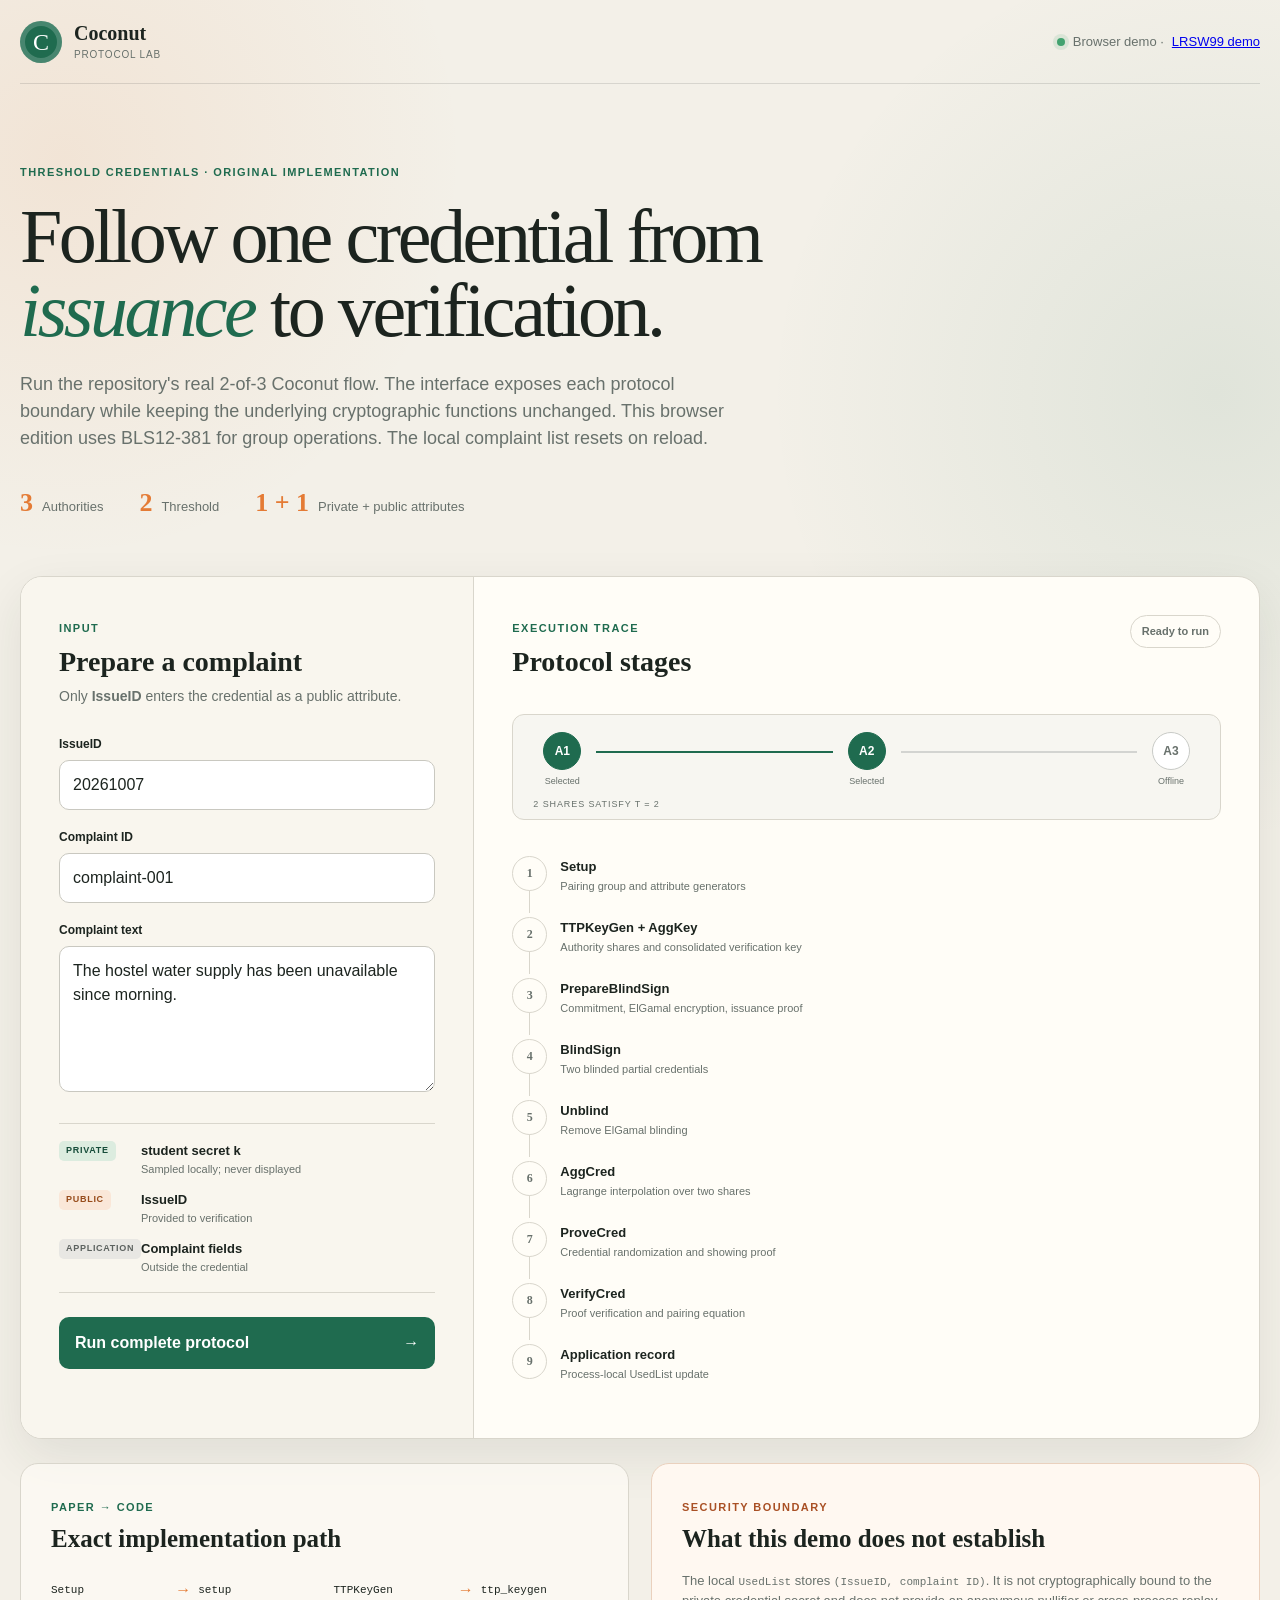
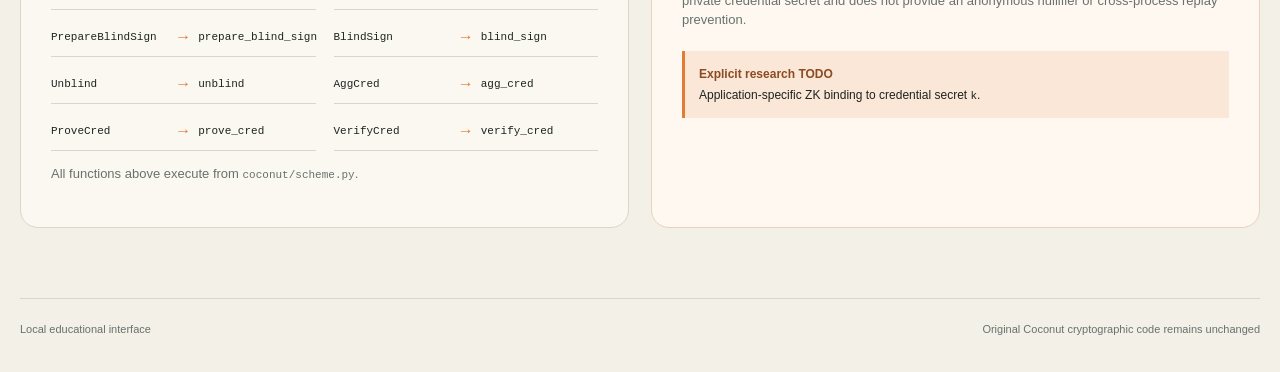
==== coconut/index.html @ b542b001 "Publish the Coconut Protocol Lab alongside LRSW99" ====
<!doctype html>
<html lang="en">
  <head>
    <meta charset="utf-8">
    <meta name="viewport" content="width=device-width, initial-scale=1">
    <meta name="description" content="Local educational interface for the original Coconut threshold credential implementation.">
    <title>Coconut Protocol Lab</title>
    <link rel="stylesheet" href="./styles.css">
  </head>
  <body>
    <div class="page-shell">
      <header class="site-header">
        <a class="brand" href="./" aria-label="Coconut Protocol Lab home">
          <span class="brand-mark" aria-hidden="true">C</span>
          <span>
            <strong>Coconut</strong>
            <small>Protocol Lab</small>
          </span>
        </a>
        <div class="header-meta">
          <span class="status-dot" aria-hidden="true"></span>
          Browser demo · <a href="../">LRSW99 demo</a>
        </div>
      </header>

      <main>
        <section class="hero">
          <div class="eyebrow">Threshold credentials · Original implementation</div>
          <h1>Follow one credential from <em>issuance</em> to verification.</h1>
          <p class="hero-copy">
            Run the repository's real 2-of-3 Coconut flow. The interface exposes
            each protocol boundary while keeping the underlying cryptographic
            functions unchanged. This browser edition uses BLS12-381 for group operations. The local complaint list resets on reload.
          </p>
          <div class="hero-facts" aria-label="Protocol configuration">
            <div><strong>3</strong><span>Authorities</span></div>
            <div><strong>2</strong><span>Threshold</span></div>
            <div><strong>1 + 1</strong><span>Private + public attributes</span></div>
          </div>
        </section>

        <section class="workspace" aria-label="Credential demonstration">
          <aside class="control-panel">
            <div class="section-heading">
              <span class="step-label">Input</span>
              <h2>Prepare a complaint</h2>
              <p>Only <strong>IssueID</strong> enters the credential as a public attribute.</p>
            </div>

            <form id="protocol-form" data-runtime="browser">
              <label for="issue-id">IssueID</label>
              <input id="issue-id" name="issue_id" type="number" min="1" max="9007199254740991" value="20261007" required>

              <label for="complaint-id">Complaint ID</label>
              <input id="complaint-id" name="complaint_id" type="text" maxlength="120" value="complaint-001" required>

              <label for="complaint-text">Complaint text</label>
              <textarea id="complaint-text" name="complaint_text" rows="5" maxlength="5000" required>The hostel water supply has been unavailable since morning.</textarea>

              <div class="attribute-map">
                <div>
                  <span class="attribute private">Private</span>
                  <strong>student secret k</strong>
                  <small>Sampled locally; never displayed</small>
                </div>
                <div>
                  <span class="attribute public">Public</span>
                  <strong>IssueID</strong>
                  <small>Provided to verification</small>
                </div>
                <div>
                  <span class="attribute app">Application</span>
                  <strong>Complaint fields</strong>
                  <small>Outside the credential</small>
                </div>
              </div>

              <button id="run-button" type="submit">
                <span>Run complete protocol</span>
                <span aria-hidden="true">→</span>
              </button>
              <p id="form-message" class="form-message" role="status" aria-live="polite"></p>
            </form>
          </aside>

          <section class="protocol-panel">
            <div class="section-heading protocol-heading">
              <div>
                <span class="step-label">Execution trace</span>
                <h2>Protocol stages</h2>
              </div>
              <div id="run-summary" class="run-summary idle">Ready to run</div>
            </div>

            <div class="authority-strip" aria-label="Threshold authority selection">
              <div class="authority active"><span>A1</span><small>Selected</small></div>
              <div class="connector active" aria-hidden="true"></div>
              <div class="authority active"><span>A2</span><small>Selected</small></div>
              <div class="connector" aria-hidden="true"></div>
              <div class="authority"><span>A3</span><small>Offline</small></div>
              <div class="threshold-caption">2 shares satisfy t = 2</div>
            </div>

            <ol id="stage-list" class="stage-list">
              <li class="stage pending"><span class="stage-number">1</span><div><strong>Setup</strong><small>Pairing group and attribute generators</small></div></li>
              <li class="stage pending"><span class="stage-number">2</span><div><strong>TTPKeyGen + AggKey</strong><small>Authority shares and consolidated verification key</small></div></li>
              <li class="stage pending"><span class="stage-number">3</span><div><strong>PrepareBlindSign</strong><small>Commitment, ElGamal encryption, issuance proof</small></div></li>
              <li class="stage pending"><span class="stage-number">4</span><div><strong>BlindSign</strong><small>Two blinded partial credentials</small></div></li>
              <li class="stage pending"><span class="stage-number">5</span><div><strong>Unblind</strong><small>Remove ElGamal blinding</small></div></li>
              <li class="stage pending"><span class="stage-number">6</span><div><strong>AggCred</strong><small>Lagrange interpolation over two shares</small></div></li>
              <li class="stage pending"><span class="stage-number">7</span><div><strong>ProveCred</strong><small>Credential randomization and showing proof</small></div></li>
              <li class="stage pending"><span class="stage-number">8</span><div><strong>VerifyCred</strong><small>Proof verification and pairing equation</small></div></li>
              <li class="stage pending application-stage"><span class="stage-number">9</span><div><strong>Application record</strong><small>Process-local UsedList update</small></div></li>
            </ol>
          </section>
        </section>

        <section id="result-panel" class="result-panel" hidden>
          <div class="result-icon" aria-hidden="true">✓</div>
          <div>
            <span class="step-label">Result</span>
            <h2 id="result-title">Credential accepted</h2>
            <p id="result-copy"></p>
          </div>
          <dl class="result-metrics">
            <div><dt>Total run</dt><dd id="total-duration">—</dd></div>
            <div><dt>UsedList entries</dt><dd id="used-count">—</dd></div>
          </dl>
        </section>

        <section class="explanation-grid">
          <article class="explanation-card mapping-card">
            <span class="step-label">Paper → code</span>
            <h2>Exact implementation path</h2>
            <div class="mapping-list">
              <div><code>Setup</code><span>→</span><code>setup</code></div>
              <div><code>TTPKeyGen</code><span>→</span><code>ttp_keygen</code></div>
              <div><code>PrepareBlindSign</code><span>→</span><code>prepare_blind_sign</code></div>
              <div><code>BlindSign</code><span>→</span><code>blind_sign</code></div>
              <div><code>Unblind</code><span>→</span><code>unblind</code></div>
              <div><code>AggCred</code><span>→</span><code>agg_cred</code></div>
              <div><code>ProveCred</code><span>→</span><code>prove_cred</code></div>
              <div><code>VerifyCred</code><span>→</span><code>verify_cred</code></div>
            </div>
            <p>All functions above execute from <code>coconut/scheme.py</code>.</p>
          </article>

          <article class="explanation-card boundary-card">
            <span class="step-label warning">Security boundary</span>
            <h2>What this demo does not establish</h2>
            <p>
              The local <code>UsedList</code> stores <code>(IssueID, complaint ID)</code>.
              It is not cryptographically bound to the private credential secret and
              does not provide an anonymous nullifier or cross-process replay prevention.
            </p>
            <div class="boundary-note">
              <strong>Explicit research TODO</strong>
              Application-specific ZK binding to credential secret <code>k</code>.
            </div>
          </article>
        </section>
      </main>

      <footer>
        <span>Local educational interface</span>
        <span>Original Coconut cryptographic code remains unchanged</span>
      </footer>
    </div>
    <script src="./app.js" defer></script>
  </body>
</html>
---- coconut/styles.css ----
:root {
  --ink: #1c241f;
  --muted: #68716c;
  --paper: #f3f0e8;
  --surface: #fffdf7;
  --line: #d9d6cc;
  --green: #1f6b4f;
  --green-dark: #164c39;
  --green-soft: #dcecdf;
  --orange: #e47b35;
  --orange-soft: #fae7d8;
  --red: #a74332;
  --shadow: 0 18px 50px rgba(31, 47, 37, 0.09);
}

* { box-sizing: border-box; }

body {
  margin: 0;
  color: var(--ink);
  background:
    radial-gradient(circle at 5% 8%, rgba(228, 123, 53, 0.10), transparent 25rem),
    radial-gradient(circle at 95% 20%, rgba(31, 107, 79, 0.09), transparent 28rem),
    var(--paper);
  font-family: Inter, ui-sans-serif, -apple-system, BlinkMacSystemFont, "Segoe UI", sans-serif;
  line-height: 1.5;
}

button, input, textarea { font: inherit; }

.page-shell { width: min(1240px, calc(100% - 40px)); margin: 0 auto; }

.site-header {
  min-height: 84px;
  display: flex;
  align-items: center;
  justify-content: space-between;
  border-bottom: 1px solid rgba(28, 36, 31, 0.13);
}

.brand { display: flex; gap: 12px; align-items: center; color: inherit; text-decoration: none; }
.brand-mark {
  width: 42px; height: 42px; border-radius: 50%; display: grid; place-items: center;
  color: white; background: var(--green); font-family: Georgia, serif; font-size: 24px;
  box-shadow: inset 0 0 0 5px rgba(255,255,255,.18);
}
.brand strong, .brand small { display: block; line-height: 1.15; }
.brand strong { font-family: Georgia, serif; font-size: 20px; }
.brand small { color: var(--muted); letter-spacing: .08em; text-transform: uppercase; font-size: 10px; margin-top: 4px; }
.header-meta { color: var(--muted); font-size: 13px; display: flex; gap: 8px; align-items: center; }
.status-dot { width: 8px; height: 8px; border-radius: 50%; background: #42a26f; box-shadow: 0 0 0 4px rgba(66,162,111,.13); }

.hero { padding: 80px 0 58px; max-width: 920px; }
.eyebrow, .step-label { color: var(--green); font-size: 11px; font-weight: 800; letter-spacing: .13em; text-transform: uppercase; }
.hero h1 { font: 500 clamp(42px, 6vw, 76px)/.98 Georgia, serif; letter-spacing: -.045em; margin: 18px 0 24px; }
.hero h1 em { color: var(--green); font-weight: 500; }
.hero-copy { max-width: 720px; color: var(--muted); font-size: 18px; }
.hero-facts { display: flex; flex-wrap: wrap; gap: 36px; margin-top: 36px; }
.hero-facts div { display: flex; align-items: baseline; gap: 9px; }
.hero-facts strong { font: 600 26px Georgia, serif; color: var(--orange); }
.hero-facts span { color: var(--muted); font-size: 13px; }

.workspace {
  display: grid; grid-template-columns: minmax(300px, .78fr) minmax(480px, 1.35fr);
  border: 1px solid var(--line); border-radius: 22px; background: var(--surface); overflow: hidden;
  box-shadow: var(--shadow);
}
.control-panel, .protocol-panel { padding: 38px; }
.control-panel { background: #f9f6ee; border-right: 1px solid var(--line); }
.section-heading h2 { margin: 6px 0 7px; font: 600 28px/1.2 Georgia, serif; }
.section-heading p { color: var(--muted); font-size: 14px; margin: 0; }

form { margin-top: 28px; }
label { display: block; font-size: 12px; font-weight: 750; margin: 18px 0 7px; }
input, textarea {
  width: 100%; border: 1px solid #c9c8c0; border-radius: 10px; background: white;
  color: var(--ink); padding: 12px 13px; outline: none; transition: border-color .15s, box-shadow .15s;
}
textarea { resize: vertical; }
input:focus, textarea:focus { border-color: var(--green); box-shadow: 0 0 0 3px rgba(31,107,79,.12); }

.attribute-map { border-top: 1px solid var(--line); border-bottom: 1px solid var(--line); margin: 24px 0; padding: 17px 0; display: grid; gap: 13px; }
.attribute-map > div { display: grid; grid-template-columns: 72px 1fr; column-gap: 10px; align-items: center; }
.attribute-map strong { font-size: 13px; }
.attribute-map small { grid-column: 2; color: var(--muted); font-size: 11px; }
.attribute { width: max-content; padding: 3px 7px; border-radius: 5px; font-size: 9px; font-weight: 850; letter-spacing: .08em; text-transform: uppercase; }
.attribute.private { background: var(--green-soft); color: var(--green-dark); }
.attribute.public { background: var(--orange-soft); color: #974c1b; }
.attribute.app { background: #e8e7e3; color: #5c625f; }

#run-button {
  width: 100%; border: 0; border-radius: 10px; background: var(--green); color: white;
  padding: 14px 16px; display: flex; align-items: center; justify-content: space-between;
  font-weight: 750; cursor: pointer; transition: background .15s, transform .15s;
}
#run-button:hover { background: var(--green-dark); transform: translateY(-1px); }
#run-button:disabled { opacity: .65; cursor: wait; transform: none; }
.form-message { min-height: 21px; margin: 10px 0 0; color: var(--red); font-size: 12px; }

.protocol-heading { display: flex; justify-content: space-between; gap: 20px; align-items: start; }
.run-summary { border: 1px solid var(--line); border-radius: 999px; padding: 7px 11px; font-size: 11px; font-weight: 750; white-space: nowrap; }
.run-summary.idle { color: var(--muted); }
.run-summary.running { color: #8c4b21; background: var(--orange-soft); border-color: #efc39f; }
.run-summary.complete { color: var(--green-dark); background: var(--green-soft); border-color: #b7d6c1; }

.authority-strip { position: relative; margin: 28px 0 25px; display: flex; align-items: center; background: #f7f6f1; border: 1px solid var(--line); padding: 17px 20px 30px; border-radius: 12px; }
.authority { text-align: center; flex: 0 0 58px; color: var(--muted); }
.authority span { margin: auto; width: 38px; height: 38px; border-radius: 50%; display: grid; place-items: center; border: 1px solid #c8cac6; font-size: 12px; font-weight: 800; background: white; }
.authority small { display: block; font-size: 9px; margin-top: 5px; }
.authority.active span { background: var(--green); border-color: var(--green); color: white; }
.connector { height: 2px; background: #d3d4d1; flex: 1; margin: 0 5px 17px; }
.connector.active { background: var(--green); }
.threshold-caption { position: absolute; bottom: 7px; left: 20px; font-size: 9px; text-transform: uppercase; letter-spacing: .1em; color: var(--muted); }

.stage-list { list-style: none; padding: 0; margin: 0; }
.stage {
  position: relative; display: grid; grid-template-columns: 36px 1fr auto; gap: 12px; align-items: start;
  padding: 11px 0;
}
.stage:not(:last-child)::after { content: ""; position: absolute; left: 17px; top: 43px; bottom: -7px; width: 1px; background: var(--line); }
.stage-number { width: 35px; height: 35px; border-radius: 50%; border: 1px solid var(--line); display: grid; place-items: center; background: var(--surface); color: var(--muted); font: 600 12px Georgia, serif; z-index: 1; }
.stage strong, .stage small { display: block; }
.stage strong { font-size: 13px; margin-top: 1px; }
.stage small { color: var(--muted); font-size: 11px; margin-top: 2px; }
.stage code { font-size: 10px; color: var(--green); }
.stage-time { color: var(--muted); font-size: 10px; font-variant-numeric: tabular-nums; padding-top: 5px; }
.stage.complete .stage-number { background: var(--green-soft); border-color: #a9cfb6; color: var(--green-dark); }
.stage.application-stage.complete .stage-number { background: var(--orange-soft); border-color: #efc39f; color: #8c4b21; }
.stage.running { animation: pulse .9s ease-in-out infinite alternate; }
@keyframes pulse { to { opacity: .52; } }

.result-panel { margin-top: 24px; background: var(--green-dark); color: white; border-radius: 18px; padding: 28px 32px; display: grid; grid-template-columns: 48px 1fr auto; gap: 18px; align-items: center; box-shadow: var(--shadow); }
.result-panel[hidden] { display: none; }
.result-icon { width: 46px; height: 46px; display: grid; place-items: center; background: rgba(255,255,255,.12); border: 1px solid rgba(255,255,255,.22); border-radius: 50%; font-size: 22px; }
.result-panel .step-label { color: #a8d5b7; }
.result-panel h2 { margin: 4px 0 4px; font: 600 27px Georgia, serif; }
.result-panel p { margin: 0; color: #c9ddd0; font-size: 13px; }
.result-metrics { display: flex; gap: 26px; margin: 0; }
.result-metrics div { padding-left: 20px; border-left: 1px solid rgba(255,255,255,.2); }
.result-metrics dt { color: #a8c5b2; font-size: 10px; text-transform: uppercase; letter-spacing: .08em; }
.result-metrics dd { margin: 5px 0 0; font: 600 21px Georgia, serif; }

.explanation-grid { display: grid; grid-template-columns: 1fr 1fr; gap: 22px; margin: 24px 0 70px; }
.explanation-card { border: 1px solid var(--line); background: rgba(255,253,247,.7); border-radius: 18px; padding: 30px; }
.explanation-card h2 { margin: 7px 0 18px; font: 600 25px Georgia, serif; }
.explanation-card > p { color: var(--muted); font-size: 13px; }
.mapping-list { display: grid; grid-template-columns: 1fr 1fr; gap: 8px 18px; }
.mapping-list div { display: grid; grid-template-columns: minmax(80px, 1fr) auto minmax(70px, 1fr); gap: 7px; padding: 7px 0; border-bottom: 1px solid var(--line); align-items: center; }
code { font-family: "SFMono-Regular", Consolas, monospace; font-size: 11px; }
.mapping-list span { color: var(--orange); }
.step-label.warning { color: #a95025; }
.boundary-card { background: #fff8f1; border-color: #ead1be; }
.boundary-note { margin-top: 21px; padding: 14px; border-left: 3px solid var(--orange); background: var(--orange-soft); font-size: 12px; }
.boundary-note strong { display: block; color: #8c4b21; margin-bottom: 3px; }

footer { display: flex; justify-content: space-between; gap: 20px; border-top: 1px solid rgba(28,36,31,.13); padding: 22px 0 35px; color: var(--muted); font-size: 11px; }

@media (max-width: 900px) {
  .workspace, .explanation-grid { grid-template-columns: 1fr; }
  .control-panel { border-right: 0; border-bottom: 1px solid var(--line); }
  .result-panel { grid-template-columns: 48px 1fr; }
  .result-metrics { grid-column: 2; }
}

@media (max-width: 620px) {
  .page-shell { width: min(100% - 24px, 1240px); }
  .header-meta { display: none; }
  .hero { padding: 54px 0 40px; }
  .hero h1 { font-size: 44px; }
  .control-panel, .protocol-panel { padding: 25px 20px; }
  .protocol-heading { display: block; }
  .run-summary { display: inline-block; margin-top: 8px; }
  .mapping-list { grid-template-columns: 1fr; }
  .result-panel { padding: 24px 20px; }
  .result-metrics { gap: 14px; flex-wrap: wrap; }
  footer { display: block; }
  footer span { display: block; margin: 5px 0; }
}

@media (prefers-reduced-motion: reduce) {
  *, *::before, *::after { animation-duration: .01ms !important; transition-duration: .01ms !important; }
}
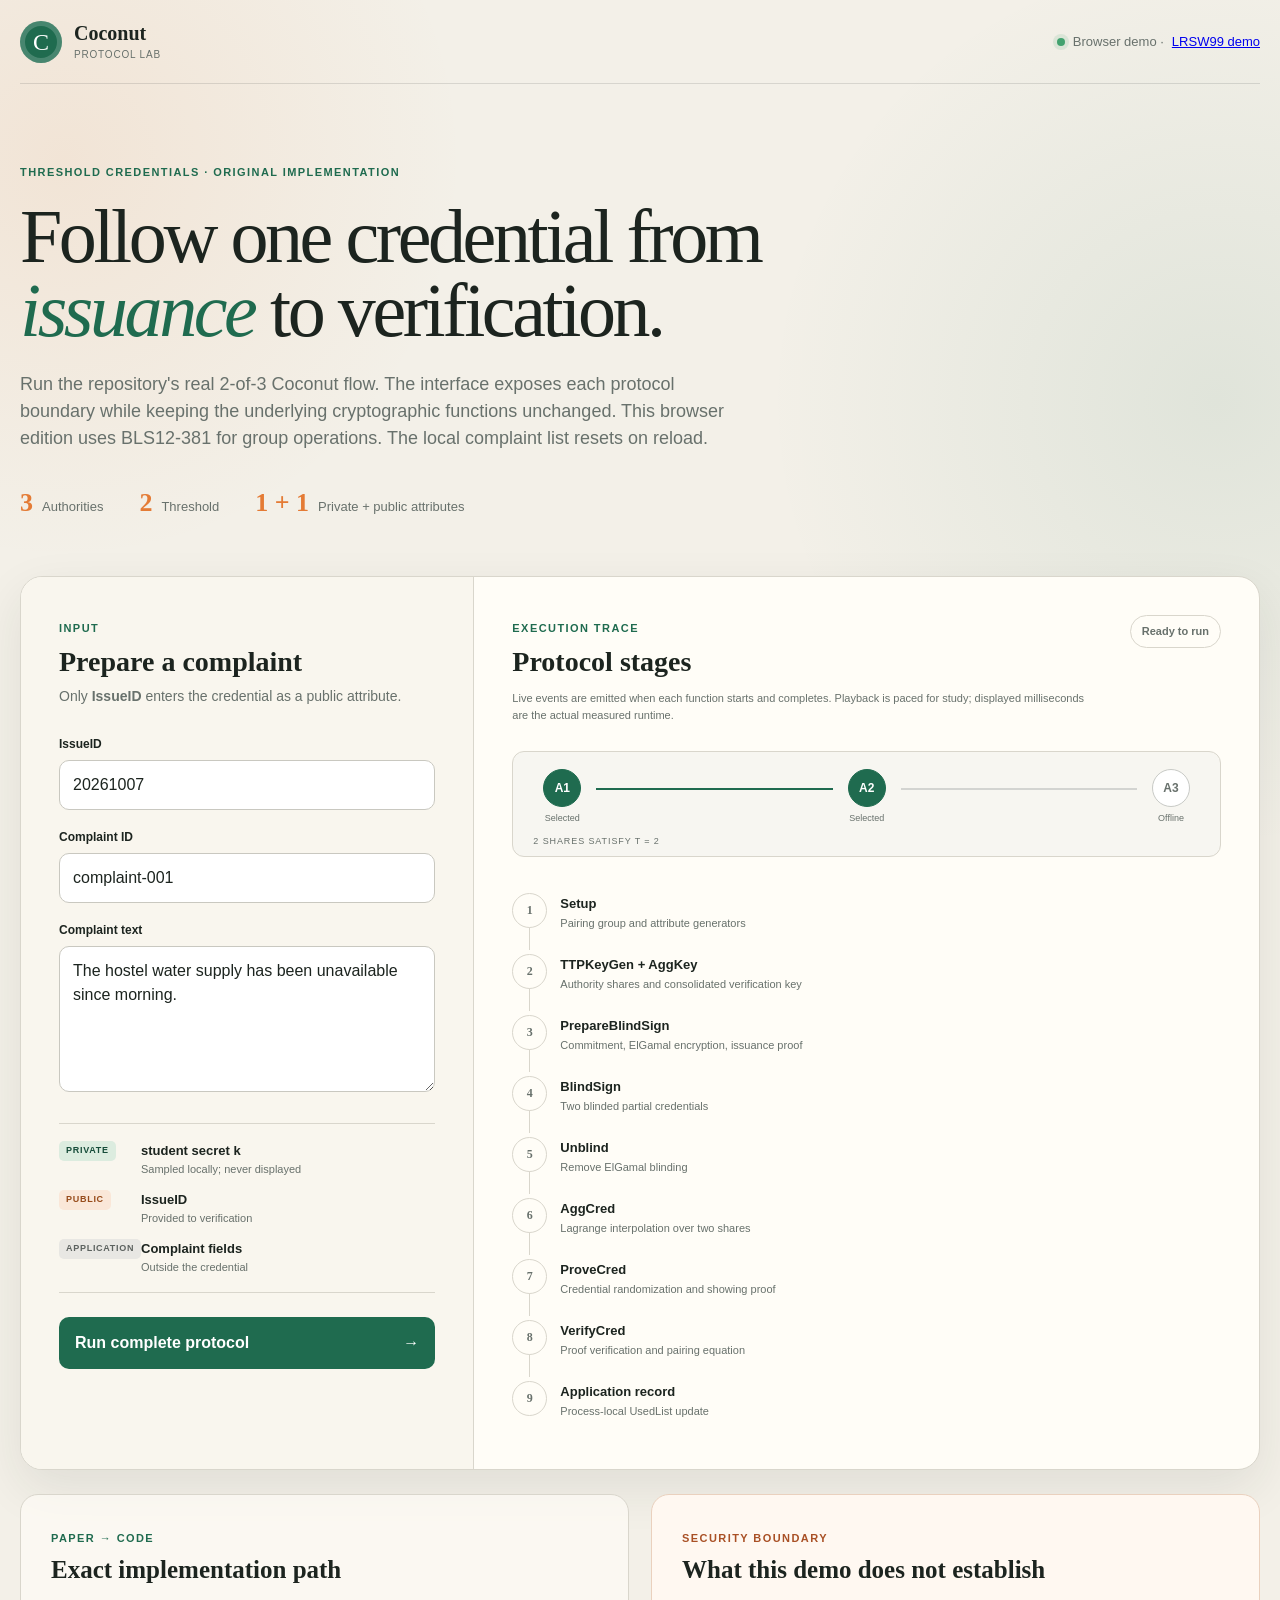
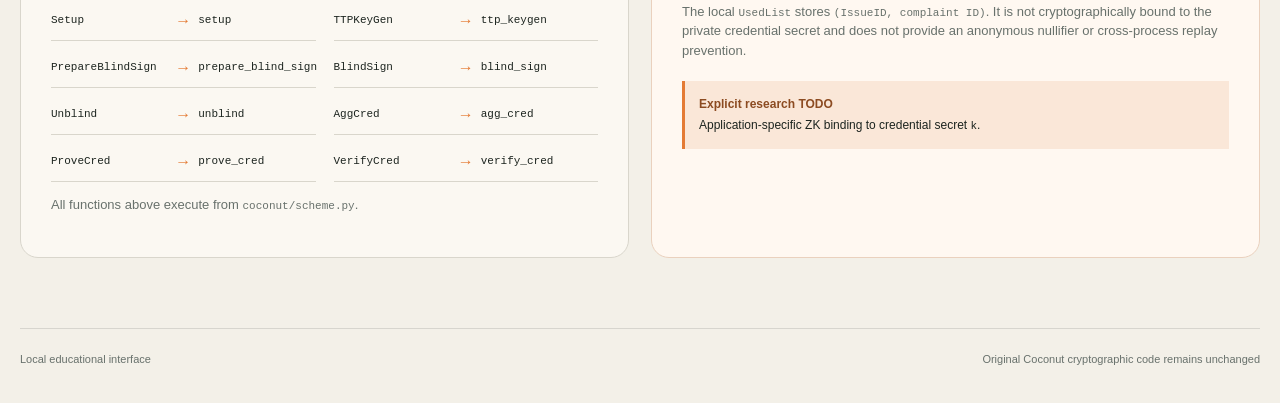
==== commit 8ddea8ca: "Deploy streamed Coconut protocol demo" ====
--- a/coconut/index.html
+++ b/coconut/index.html
@@ -91,6 +91,10 @@
               </div>
               <div id="run-summary" class="run-summary idle">Ready to run</div>
             </div>
+            <p class="trace-note">
+              Live events are emitted when each function starts and completes.
+              Playback is paced for study; displayed milliseconds are the actual measured runtime.
+            </p>
 
             <div class="authority-strip" aria-label="Threshold authority selection">
               <div class="authority active"><span>A1</span><small>Selected</small></div>
@@ -101,7 +105,7 @@
               <div class="threshold-caption">2 shares satisfy t = 2</div>
             </div>
 
-            <ol id="stage-list" class="stage-list">
+            <ol id="stage-list" class="stage-list" aria-live="polite">
               <li class="stage pending"><span class="stage-number">1</span><div><strong>Setup</strong><small>Pairing group and attribute generators</small></div></li>
               <li class="stage pending"><span class="stage-number">2</span><div><strong>TTPKeyGen + AggKey</strong><small>Authority shares and consolidated verification key</small></div></li>
               <li class="stage pending"><span class="stage-number">3</span><div><strong>PrepareBlindSign</strong><small>Commitment, ElGamal encryption, issuance proof</small></div></li>
--- a/coconut/styles.css
+++ b/coconut/styles.css
@@ -102,6 +102,7 @@
 .run-summary.idle { color: var(--muted); }
 .run-summary.running { color: #8c4b21; background: var(--orange-soft); border-color: #efc39f; }
 .run-summary.complete { color: var(--green-dark); background: var(--green-soft); border-color: #b7d6c1; }
+.trace-note { margin: 4px 0 20px; max-width: 590px; color: var(--muted); font-size: 11px; }
 
 .authority-strip { position: relative; margin: 28px 0 25px; display: flex; align-items: center; background: #f7f6f1; border: 1px solid var(--line); padding: 17px 20px 30px; border-radius: 12px; }
 .authority { text-align: center; flex: 0 0 58px; color: var(--muted); }
@@ -123,11 +124,14 @@
 .stage strong { font-size: 13px; margin-top: 1px; }
 .stage small { color: var(--muted); font-size: 11px; margin-top: 2px; }
 .stage code { font-size: 10px; color: var(--green); }
+.stage-actor { display: inline-block; margin: 4px 7px 3px 0; padding: 2px 6px; border-radius: 999px; background: #e8e7e3; color: #555e59; font-size: 9px; font-weight: 800; letter-spacing: .04em; text-transform: uppercase; }
 .stage-time { color: var(--muted); font-size: 10px; font-variant-numeric: tabular-nums; padding-top: 5px; }
 .stage.complete .stage-number { background: var(--green-soft); border-color: #a9cfb6; color: var(--green-dark); }
 .stage.application-stage.complete .stage-number { background: var(--orange-soft); border-color: #efc39f; color: #8c4b21; }
-.stage.running { animation: pulse .9s ease-in-out infinite alternate; }
-@keyframes pulse { to { opacity: .52; } }
+.stage.running { margin: 2px -10px; padding: 11px 10px; border-radius: 10px; background: #f5eee2; box-shadow: inset 3px 0 0 var(--orange); }
+.stage.running .stage-number { border-color: var(--orange); color: #9b4e1f; animation: pulse .7s ease-in-out infinite alternate; }
+.stage.running .stage-actor { background: var(--orange-soft); color: #8c4b21; }
+@keyframes pulse { to { transform: scale(.9); opacity: .62; } }
 
 .result-panel { margin-top: 24px; background: var(--green-dark); color: white; border-radius: 18px; padding: 28px 32px; display: grid; grid-template-columns: 48px 1fr auto; gap: 18px; align-items: center; box-shadow: var(--shadow); }
 .result-panel[hidden] { display: none; }
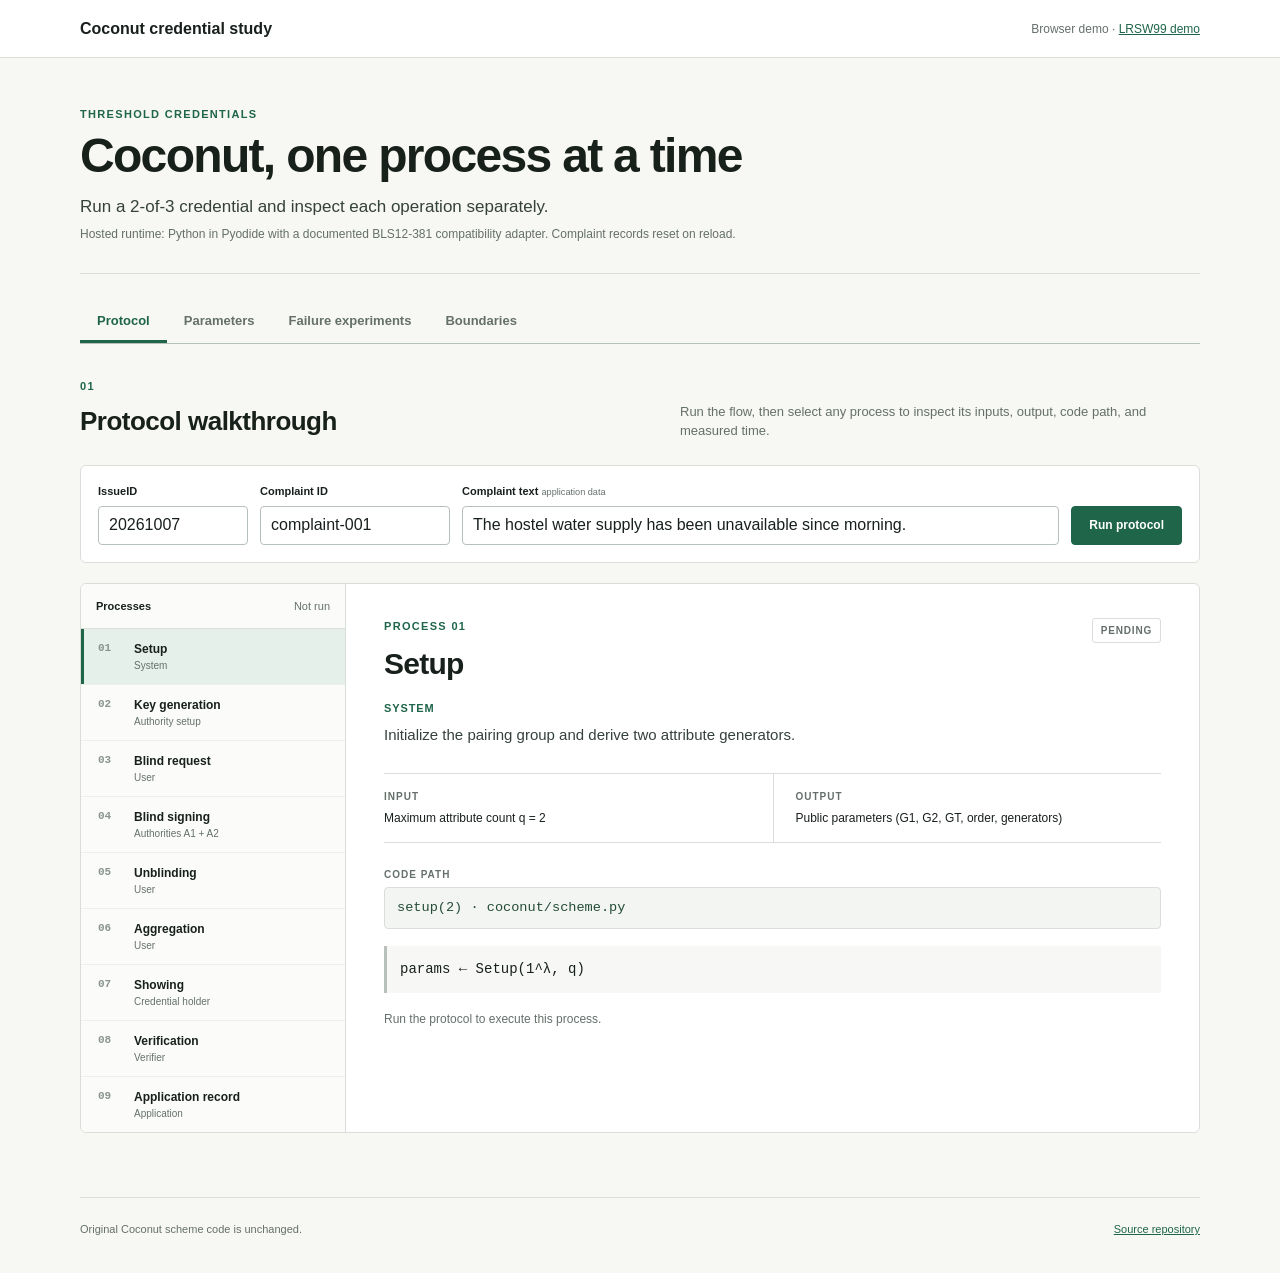
==== commit d72519c9: "Deploy process-oriented Coconut study interface" ====
--- a/coconut/index.html
+++ b/coconut/index.html
@@ -3,173 +3,185 @@
   <head>
     <meta charset="utf-8">
     <meta name="viewport" content="width=device-width, initial-scale=1">
-    <meta name="description" content="Local educational interface for the original Coconut threshold credential implementation.">
-    <title>Coconut Protocol Lab</title>
+    <meta name="description" content="Study the protocol stages, parameters, and failure cases in Coconut threshold credentials.">
+    <title>Coconut credential study</title>
     <link rel="stylesheet" href="./styles.css">
   </head>
   <body>
-    <div class="page-shell">
-      <header class="site-header">
-        <a class="brand" href="./" aria-label="Coconut Protocol Lab home">
-          <span class="brand-mark" aria-hidden="true">C</span>
-          <span>
-            <strong>Coconut</strong>
-            <small>Protocol Lab</small>
-          </span>
-        </a>
-        <div class="header-meta">
-          <span class="status-dot" aria-hidden="true"></span>
-          Browser demo · <a href="../">LRSW99 demo</a>
+    <header class="site-header">
+      <a class="brand" href="./">Coconut credential study</a>
+      <span class="header-meta">Browser demo · <a href="../">LRSW99 demo</a></span>
+    </header>
+
+    <main class="page-shell">
+      <section class="intro">
+        <p class="kicker">Threshold credentials</p>
+        <h1>Coconut, one process at a time</h1>
+        <p class="intro-copy">
+          Run a 2-of-3 credential and inspect each operation separately.
+        </p>
+        <p id="runtime-note" class="runtime-note">
+          Hosted runtime: Python in Pyodide with a documented BLS12-381 compatibility adapter. Complaint records reset on reload.
+        </p>
+      </section>
+
+      <nav class="view-tabs" aria-label="Study sections">
+        <button class="view-tab active" type="button" data-view="protocol">Protocol</button>
+        <button class="view-tab" type="button" data-view="parameters">Parameters</button>
+        <button class="view-tab" type="button" data-view="attacks">Failure experiments</button>
+        <button class="view-tab" type="button" data-view="boundaries">Boundaries</button>
+      </nav>
+
+      <section id="view-protocol" class="view active" aria-labelledby="protocol-title">
+        <div class="section-title">
+          <div>
+            <p class="section-index">01</p>
+            <h2 id="protocol-title">Protocol walkthrough</h2>
+          </div>
+          <p>Run the flow, then select any process to inspect its inputs, output, code path, and measured time.</p>
         </div>
-      </header>
 
-      <main>
-        <section class="hero">
-          <div class="eyebrow">Threshold credentials · Original implementation</div>
-          <h1>Follow one credential from <em>issuance</em> to verification.</h1>
-          <p class="hero-copy">
-            Run the repository's real 2-of-3 Coconut flow. The interface exposes
-            each protocol boundary while keeping the underlying cryptographic
-            functions unchanged. This browser edition uses BLS12-381 for group operations. The local complaint list resets on reload.
-          </p>
-          <div class="hero-facts" aria-label="Protocol configuration">
-            <div><strong>3</strong><span>Authorities</span></div>
-            <div><strong>2</strong><span>Threshold</span></div>
-            <div><strong>1 + 1</strong><span>Private + public attributes</span></div>
-          </div>
-        </section>
+        <form id="protocol-form" data-runtime="browser" class="run-form">
+          <label>
+            <span>IssueID</span>
+            <input id="issue-id" name="issue_id" type="number" min="1" max="9007199254740991" value="20261007" required>
+          </label>
+          <label>
+            <span>Complaint ID</span>
+            <input id="complaint-id" name="complaint_id" type="text" maxlength="120" value="complaint-001" required>
+          </label>
+          <label class="complaint-field">
+            <span>Complaint text <small>application data</small></span>
+            <input id="complaint-text" name="complaint_text" type="text" maxlength="5000" value="The hostel water supply has been unavailable since morning." required>
+          </label>
+          <button id="run-button" type="submit">Run protocol</button>
+          <p id="form-message" class="form-message" role="status" aria-live="polite"></p>
+        </form>
 
-        <section class="workspace" aria-label="Credential demonstration">
-          <aside class="control-panel">
-            <div class="section-heading">
-              <span class="step-label">Input</span>
-              <h2>Prepare a complaint</h2>
-              <p>Only <strong>IssueID</strong> enters the credential as a public attribute.</p>
+        <div class="protocol-layout">
+          <aside class="process-nav" aria-label="Protocol processes">
+            <div class="process-nav-heading">
+              <strong>Processes</strong>
+              <span id="run-summary">Not run</span>
             </div>
-
-            <form id="protocol-form" data-runtime="browser">
-              <label for="issue-id">IssueID</label>
-              <input id="issue-id" name="issue_id" type="number" min="1" max="9007199254740991" value="20261007" required>
-
-              <label for="complaint-id">Complaint ID</label>
-              <input id="complaint-id" name="complaint_id" type="text" maxlength="120" value="complaint-001" required>
-
-              <label for="complaint-text">Complaint text</label>
-              <textarea id="complaint-text" name="complaint_text" rows="5" maxlength="5000" required>The hostel water supply has been unavailable since morning.</textarea>
-
-              <div class="attribute-map">
-                <div>
-                  <span class="attribute private">Private</span>
-                  <strong>student secret k</strong>
-                  <small>Sampled locally; never displayed</small>
-                </div>
-                <div>
-                  <span class="attribute public">Public</span>
-                  <strong>IssueID</strong>
-                  <small>Provided to verification</small>
-                </div>
-                <div>
-                  <span class="attribute app">Application</span>
-                  <strong>Complaint fields</strong>
-                  <small>Outside the credential</small>
-                </div>
-              </div>
-
-              <button id="run-button" type="submit">
-                <span>Run complete protocol</span>
-                <span aria-hidden="true">→</span>
-              </button>
-              <p id="form-message" class="form-message" role="status" aria-live="polite"></p>
-            </form>
+            <ol id="stage-list">
+              <li><button type="button" class="process-button selected" data-stage="1"><span>01</span><strong>Setup</strong><small>System</small></button></li>
+              <li><button type="button" class="process-button" data-stage="2"><span>02</span><strong>Key generation</strong><small>Authority setup</small></button></li>
+              <li><button type="button" class="process-button" data-stage="3"><span>03</span><strong>Blind request</strong><small>User</small></button></li>
+              <li><button type="button" class="process-button" data-stage="4"><span>04</span><strong>Blind signing</strong><small>Authorities A1 + A2</small></button></li>
+              <li><button type="button" class="process-button" data-stage="5"><span>05</span><strong>Unblinding</strong><small>User</small></button></li>
+              <li><button type="button" class="process-button" data-stage="6"><span>06</span><strong>Aggregation</strong><small>User</small></button></li>
+              <li><button type="button" class="process-button" data-stage="7"><span>07</span><strong>Showing</strong><small>Credential holder</small></button></li>
+              <li><button type="button" class="process-button" data-stage="8"><span>08</span><strong>Verification</strong><small>Verifier</small></button></li>
+              <li><button type="button" class="process-button application" data-stage="9"><span>09</span><strong>Application record</strong><small>Application</small></button></li>
+            </ol>
           </aside>
 
-          <section class="protocol-panel">
-            <div class="section-heading protocol-heading">
+          <article class="process-detail" aria-live="polite">
+            <div class="process-detail-header">
               <div>
-                <span class="step-label">Execution trace</span>
-                <h2>Protocol stages</h2>
+                <p id="process-number" class="section-index">Process 01</p>
+                <h3 id="process-title">Setup</h3>
               </div>
-              <div id="run-summary" class="run-summary idle">Ready to run</div>
+              <span id="process-status" class="process-status">Pending</span>
             </div>
-            <p class="trace-note">
-              Live events are emitted when each function starts and completes.
-              Playback is paced for study; displayed milliseconds are the actual measured runtime.
-            </p>
+            <p id="process-actor" class="process-actor">System</p>
+            <p id="process-description" class="process-description">Initialize the pairing group and derive two attribute generators.</p>
 
-            <div class="authority-strip" aria-label="Threshold authority selection">
-              <div class="authority active"><span>A1</span><small>Selected</small></div>
-              <div class="connector active" aria-hidden="true"></div>
-              <div class="authority active"><span>A2</span><small>Selected</small></div>
-              <div class="connector" aria-hidden="true"></div>
-              <div class="authority"><span>A3</span><small>Offline</small></div>
-              <div class="threshold-caption">2 shares satisfy t = 2</div>
+            <dl class="process-io">
+              <div><dt>Input</dt><dd id="process-input">Maximum attribute count q = 2</dd></div>
+              <div><dt>Output</dt><dd id="process-output">Public parameters (G1, G2, GT, order, generators)</dd></div>
+            </dl>
+
+            <div class="code-path">
+              <span>Code path</span>
+              <code id="process-code">setup(2) · coconut/scheme.py</code>
             </div>
+            <div id="process-equation" class="equation">params ← Setup(1<sup>λ</sup>, q)</div>
+            <p id="process-result" class="process-result">Run the protocol to execute this process.</p>
+          </article>
+        </div>
 
-            <ol id="stage-list" class="stage-list" aria-live="polite">
-              <li class="stage pending"><span class="stage-number">1</span><div><strong>Setup</strong><small>Pairing group and attribute generators</small></div></li>
-              <li class="stage pending"><span class="stage-number">2</span><div><strong>TTPKeyGen + AggKey</strong><small>Authority shares and consolidated verification key</small></div></li>
-              <li class="stage pending"><span class="stage-number">3</span><div><strong>PrepareBlindSign</strong><small>Commitment, ElGamal encryption, issuance proof</small></div></li>
-              <li class="stage pending"><span class="stage-number">4</span><div><strong>BlindSign</strong><small>Two blinded partial credentials</small></div></li>
-              <li class="stage pending"><span class="stage-number">5</span><div><strong>Unblind</strong><small>Remove ElGamal blinding</small></div></li>
-              <li class="stage pending"><span class="stage-number">6</span><div><strong>AggCred</strong><small>Lagrange interpolation over two shares</small></div></li>
-              <li class="stage pending"><span class="stage-number">7</span><div><strong>ProveCred</strong><small>Credential randomization and showing proof</small></div></li>
-              <li class="stage pending"><span class="stage-number">8</span><div><strong>VerifyCred</strong><small>Proof verification and pairing equation</small></div></li>
-              <li class="stage pending application-stage"><span class="stage-number">9</span><div><strong>Application record</strong><small>Process-local UsedList update</small></div></li>
-            </ol>
-          </section>
-        </section>
-
-        <section id="result-panel" class="result-panel" hidden>
-          <div class="result-icon" aria-hidden="true">✓</div>
+        <section id="result-panel" class="run-result" hidden>
           <div>
-            <span class="step-label">Result</span>
-            <h2 id="result-title">Credential accepted</h2>
+            <p class="section-index">Result</p>
+            <h3 id="result-title">Credential accepted</h3>
             <p id="result-copy"></p>
           </div>
-          <dl class="result-metrics">
-            <div><dt>Total run</dt><dd id="total-duration">—</dd></div>
+          <dl>
+            <div><dt>Cryptographic runtime</dt><dd id="total-duration">—</dd></div>
             <div><dt>UsedList entries</dt><dd id="used-count">—</dd></div>
           </dl>
         </section>
+      </section>
 
-        <section class="explanation-grid">
-          <article class="explanation-card mapping-card">
-            <span class="step-label">Paper → code</span>
-            <h2>Exact implementation path</h2>
-            <div class="mapping-list">
-              <div><code>Setup</code><span>→</span><code>setup</code></div>
-              <div><code>TTPKeyGen</code><span>→</span><code>ttp_keygen</code></div>
-              <div><code>PrepareBlindSign</code><span>→</span><code>prepare_blind_sign</code></div>
-              <div><code>BlindSign</code><span>→</span><code>blind_sign</code></div>
-              <div><code>Unblind</code><span>→</span><code>unblind</code></div>
-              <div><code>AggCred</code><span>→</span><code>agg_cred</code></div>
-              <div><code>ProveCred</code><span>→</span><code>prove_cred</code></div>
-              <div><code>VerifyCred</code><span>→</span><code>verify_cred</code></div>
-            </div>
-            <p>All functions above execute from <code>coconut/scheme.py</code>.</p>
+      <section id="view-parameters" class="view" aria-labelledby="parameters-title" hidden>
+        <div class="section-title">
+          <div>
+            <p class="section-index">02</p>
+            <h2 id="parameters-title">Parameters</h2>
+          </div>
+          <p>Public setup values and application configuration. Secret scalars are not exported.</p>
+        </div>
+        <p id="parameter-status" class="loading-line">Open this section to load the runtime parameters.</p>
+        <div id="parameter-grid" class="parameter-grid"></div>
+        <div class="plain-note">
+          Generator fingerprints are shortened SHA-256 digests of their encodings. They identify the values used in this run without displaying secret material.
+        </div>
+      </section>
+
+      <section id="view-attacks" class="view" aria-labelledby="attacks-title" hidden>
+        <div class="section-title">
+          <div>
+            <p class="section-index">03</p>
+            <h2 id="attacks-title">Failure experiments</h2>
+          </div>
+          <p>Apply one controlled mutation and observe the original verifier. Each experiment creates a fresh valid credential first.</p>
+        </div>
+        <div class="attack-layout">
+          <div id="attack-list" class="attack-list"><p class="loading-line">Loading experiments…</p></div>
+          <article id="attack-result" class="attack-result">
+            <p class="section-index">Experiment result</p>
+            <h3>Select an experiment</h3>
+            <p>The result will show the assumption, mutation, expected outcome, and observed verifier behavior.</p>
           </article>
+        </div>
+      </section>
 
-          <article class="explanation-card boundary-card">
-            <span class="step-label warning">Security boundary</span>
-            <h2>What this demo does not establish</h2>
-            <p>
-              The local <code>UsedList</code> stores <code>(IssueID, complaint ID)</code>.
-              It is not cryptographically bound to the private credential secret and
-              does not provide an anonymous nullifier or cross-process replay prevention.
-            </p>
-            <div class="boundary-note">
-              <strong>Explicit research TODO</strong>
-              Application-specific ZK binding to credential secret <code>k</code>.
-            </div>
-          </article>
-        </section>
-      </main>
+      <section id="view-boundaries" class="view" aria-labelledby="boundaries-title" hidden>
+        <div class="section-title">
+          <div>
+            <p class="section-index">04</p>
+            <h2 id="boundaries-title">Implementation boundaries</h2>
+          </div>
+          <p>Claims are limited to the code paths and experiments shown here.</p>
+        </div>
+        <div class="boundary-list">
+          <section>
+            <h3>UsedList</h3>
+            <p>The local record uses <code>(IssueID, complaint ID)</code>. It is not bound to private <code>k</code> and is not an anonymous nullifier.</p>
+          </section>
+          <section>
+            <h3>Proof failure behavior</h3>
+            <p>The original implementation sometimes raises <code>AssertionError</code> for invalid proofs instead of returning <code>False</code>.</p>
+          </section>
+          <section>
+            <h3>Threshold edge case</h3>
+            <p>The original one-share interpolation path raises <code>AttributeError</code>. The implementation is preserved and the experiment reports this behavior.</p>
+          </section>
+          <section>
+            <h3>Hosted runtime</h3>
+            <p>The GitHub Pages build runs the Python protocol in Pyodide with a documented BLS12-381 compatibility adapter. The Docker build remains the original petlib/bplib reproduction.</p>
+          </section>
+        </div>
+      </section>
+    </main>
 
-      <footer>
-        <span>Local educational interface</span>
-        <span>Original Coconut cryptographic code remains unchanged</span>
-      </footer>
-    </div>
+    <footer class="site-footer">
+      <span>Original Coconut scheme code is unchanged.</span>
+      <a href="https://github.com/Yesy01/thesis">Source repository</a>
+    </footer>
+
     <script src="./app.js" defer></script>
   </body>
 </html>
--- a/coconut/styles.css
+++ b/coconut/styles.css
@@ -1,186 +1,273 @@
 :root {
-  --ink: #1c241f;
-  --muted: #68716c;
-  --paper: #f3f0e8;
-  --surface: #fffdf7;
-  --line: #d9d6cc;
-  --green: #1f6b4f;
-  --green-dark: #164c39;
-  --green-soft: #dcecdf;
-  --orange: #e47b35;
-  --orange-soft: #fae7d8;
-  --red: #a74332;
-  --shadow: 0 18px 50px rgba(31, 47, 37, 0.09);
+  --ink: #18201c;
+  --muted: #65706a;
+  --paper: #f7f7f3;
+  --surface: #ffffff;
+  --line: #d9ded9;
+  --line-dark: #b7c0ba;
+  --green: #1e654a;
+  --green-soft: #e6f0ea;
+  --amber: #91611f;
+  --amber-soft: #f6eddd;
+  --red: #9b3f35;
+  --red-soft: #f6e8e5;
+  --radius: 6px;
 }
 
 * { box-sizing: border-box; }
+
+html { scroll-behavior: smooth; }
 
 body {
   margin: 0;
   color: var(--ink);
-  background:
-    radial-gradient(circle at 5% 8%, rgba(228, 123, 53, 0.10), transparent 25rem),
-    radial-gradient(circle at 95% 20%, rgba(31, 107, 79, 0.09), transparent 28rem),
-    var(--paper);
-  font-family: Inter, ui-sans-serif, -apple-system, BlinkMacSystemFont, "Segoe UI", sans-serif;
+  background: var(--paper);
+  font-family: ui-sans-serif, -apple-system, BlinkMacSystemFont, "Segoe UI", sans-serif;
   line-height: 1.5;
 }
 
-button, input, textarea { font: inherit; }
-
-.page-shell { width: min(1240px, calc(100% - 40px)); margin: 0 auto; }
+button, input { font: inherit; }
+button { color: inherit; }
+a { color: var(--green); }
+code { font-family: "SFMono-Regular", Consolas, monospace; font-size: .85em; }
 
 .site-header {
-  min-height: 84px;
+  height: 58px;
+  padding: 0 max(22px, calc((100% - 1120px) / 2));
   display: flex;
   align-items: center;
   justify-content: space-between;
-  border-bottom: 1px solid rgba(28, 36, 31, 0.13);
-}
-
-.brand { display: flex; gap: 12px; align-items: center; color: inherit; text-decoration: none; }
-.brand-mark {
-  width: 42px; height: 42px; border-radius: 50%; display: grid; place-items: center;
-  color: white; background: var(--green); font-family: Georgia, serif; font-size: 24px;
-  box-shadow: inset 0 0 0 5px rgba(255,255,255,.18);
-}
-.brand strong, .brand small { display: block; line-height: 1.15; }
-.brand strong { font-family: Georgia, serif; font-size: 20px; }
-.brand small { color: var(--muted); letter-spacing: .08em; text-transform: uppercase; font-size: 10px; margin-top: 4px; }
-.header-meta { color: var(--muted); font-size: 13px; display: flex; gap: 8px; align-items: center; }
-.status-dot { width: 8px; height: 8px; border-radius: 50%; background: #42a26f; box-shadow: 0 0 0 4px rgba(66,162,111,.13); }
-
-.hero { padding: 80px 0 58px; max-width: 920px; }
-.eyebrow, .step-label { color: var(--green); font-size: 11px; font-weight: 800; letter-spacing: .13em; text-transform: uppercase; }
-.hero h1 { font: 500 clamp(42px, 6vw, 76px)/.98 Georgia, serif; letter-spacing: -.045em; margin: 18px 0 24px; }
-.hero h1 em { color: var(--green); font-weight: 500; }
-.hero-copy { max-width: 720px; color: var(--muted); font-size: 18px; }
-.hero-facts { display: flex; flex-wrap: wrap; gap: 36px; margin-top: 36px; }
-.hero-facts div { display: flex; align-items: baseline; gap: 9px; }
-.hero-facts strong { font: 600 26px Georgia, serif; color: var(--orange); }
-.hero-facts span { color: var(--muted); font-size: 13px; }
-
-.workspace {
-  display: grid; grid-template-columns: minmax(300px, .78fr) minmax(480px, 1.35fr);
-  border: 1px solid var(--line); border-radius: 22px; background: var(--surface); overflow: hidden;
-  box-shadow: var(--shadow);
-}
-.control-panel, .protocol-panel { padding: 38px; }
-.control-panel { background: #f9f6ee; border-right: 1px solid var(--line); }
-.section-heading h2 { margin: 6px 0 7px; font: 600 28px/1.2 Georgia, serif; }
-.section-heading p { color: var(--muted); font-size: 14px; margin: 0; }
-
-form { margin-top: 28px; }
-label { display: block; font-size: 12px; font-weight: 750; margin: 18px 0 7px; }
-input, textarea {
-  width: 100%; border: 1px solid #c9c8c0; border-radius: 10px; background: white;
-  color: var(--ink); padding: 12px 13px; outline: none; transition: border-color .15s, box-shadow .15s;
-}
-textarea { resize: vertical; }
-input:focus, textarea:focus { border-color: var(--green); box-shadow: 0 0 0 3px rgba(31,107,79,.12); }
-
-.attribute-map { border-top: 1px solid var(--line); border-bottom: 1px solid var(--line); margin: 24px 0; padding: 17px 0; display: grid; gap: 13px; }
-.attribute-map > div { display: grid; grid-template-columns: 72px 1fr; column-gap: 10px; align-items: center; }
-.attribute-map strong { font-size: 13px; }
-.attribute-map small { grid-column: 2; color: var(--muted); font-size: 11px; }
-.attribute { width: max-content; padding: 3px 7px; border-radius: 5px; font-size: 9px; font-weight: 850; letter-spacing: .08em; text-transform: uppercase; }
-.attribute.private { background: var(--green-soft); color: var(--green-dark); }
-.attribute.public { background: var(--orange-soft); color: #974c1b; }
-.attribute.app { background: #e8e7e3; color: #5c625f; }
-
+  background: var(--surface);
+  border-bottom: 1px solid var(--line);
+}
+
+.brand { color: var(--ink); text-decoration: none; font-weight: 700; }
+.header-meta { color: var(--muted); font-size: 12px; }
+.page-shell { width: min(1120px, calc(100% - 40px)); margin: 0 auto; }
+
+.intro { padding: 48px 0 30px; border-bottom: 1px solid var(--line); }
+.kicker, .section-index {
+  margin: 0 0 7px;
+  color: var(--green);
+  font-size: 11px;
+  font-weight: 800;
+  letter-spacing: .12em;
+  text-transform: uppercase;
+}
+
+.intro h1 { margin: 0; font-size: clamp(32px, 5vw, 48px); line-height: 1.08; letter-spacing: -.035em; font-weight: 650; }
+.intro-copy { margin: 13px 0 5px; color: #35413b; font-size: 17px; }
+.runtime-note { margin: 0; color: var(--muted); font-size: 12px; }
+
+.view-tabs { display: flex; gap: 0; margin: 26px 0 0; border-bottom: 1px solid var(--line-dark); overflow-x: auto; }
+.view-tab {
+  border: 0;
+  border-bottom: 3px solid transparent;
+  background: transparent;
+  padding: 11px 17px 10px;
+  color: var(--muted);
+  font-size: 13px;
+  font-weight: 700;
+  white-space: nowrap;
+  cursor: pointer;
+}
+.view-tab:hover { color: var(--ink); }
+.view-tab.active { color: var(--green); border-bottom-color: var(--green); }
+
+.view { padding: 34px 0 64px; }
+.view[hidden] { display: none; }
+.section-title { display: flex; justify-content: space-between; gap: 40px; align-items: end; margin-bottom: 24px; }
+.section-title h2 { margin: 0; font-size: 26px; letter-spacing: -.02em; }
+.section-title > p { max-width: 520px; margin: 0; color: var(--muted); font-size: 13px; }
+
+.run-form {
+  display: grid;
+  grid-template-columns: 150px 190px minmax(260px, 1fr) auto;
+  gap: 12px;
+  align-items: end;
+  padding: 17px;
+  margin-bottom: 20px;
+  background: var(--surface);
+  border: 1px solid var(--line);
+  border-radius: var(--radius);
+}
+.run-form label span { display: block; margin-bottom: 6px; font-size: 11px; font-weight: 750; }
+.run-form label small { color: var(--muted); font-weight: 500; }
+.run-form input {
+  width: 100%;
+  height: 39px;
+  padding: 8px 10px;
+  color: var(--ink);
+  background: white;
+  border: 1px solid var(--line-dark);
+  border-radius: 4px;
+  outline: none;
+}
+.run-form input:focus { border-color: var(--green); box-shadow: 0 0 0 2px rgba(30, 101, 74, .12); }
 #run-button {
-  width: 100%; border: 0; border-radius: 10px; background: var(--green); color: white;
-  padding: 14px 16px; display: flex; align-items: center; justify-content: space-between;
-  font-weight: 750; cursor: pointer; transition: background .15s, transform .15s;
-}
-#run-button:hover { background: var(--green-dark); transform: translateY(-1px); }
-#run-button:disabled { opacity: .65; cursor: wait; transform: none; }
-.form-message { min-height: 21px; margin: 10px 0 0; color: var(--red); font-size: 12px; }
-
-.protocol-heading { display: flex; justify-content: space-between; gap: 20px; align-items: start; }
-.run-summary { border: 1px solid var(--line); border-radius: 999px; padding: 7px 11px; font-size: 11px; font-weight: 750; white-space: nowrap; }
-.run-summary.idle { color: var(--muted); }
-.run-summary.running { color: #8c4b21; background: var(--orange-soft); border-color: #efc39f; }
-.run-summary.complete { color: var(--green-dark); background: var(--green-soft); border-color: #b7d6c1; }
-.trace-note { margin: 4px 0 20px; max-width: 590px; color: var(--muted); font-size: 11px; }
-
-.authority-strip { position: relative; margin: 28px 0 25px; display: flex; align-items: center; background: #f7f6f1; border: 1px solid var(--line); padding: 17px 20px 30px; border-radius: 12px; }
-.authority { text-align: center; flex: 0 0 58px; color: var(--muted); }
-.authority span { margin: auto; width: 38px; height: 38px; border-radius: 50%; display: grid; place-items: center; border: 1px solid #c8cac6; font-size: 12px; font-weight: 800; background: white; }
-.authority small { display: block; font-size: 9px; margin-top: 5px; }
-.authority.active span { background: var(--green); border-color: var(--green); color: white; }
-.connector { height: 2px; background: #d3d4d1; flex: 1; margin: 0 5px 17px; }
-.connector.active { background: var(--green); }
-.threshold-caption { position: absolute; bottom: 7px; left: 20px; font-size: 9px; text-transform: uppercase; letter-spacing: .1em; color: var(--muted); }
-
-.stage-list { list-style: none; padding: 0; margin: 0; }
-.stage {
-  position: relative; display: grid; grid-template-columns: 36px 1fr auto; gap: 12px; align-items: start;
-  padding: 11px 0;
-}
-.stage:not(:last-child)::after { content: ""; position: absolute; left: 17px; top: 43px; bottom: -7px; width: 1px; background: var(--line); }
-.stage-number { width: 35px; height: 35px; border-radius: 50%; border: 1px solid var(--line); display: grid; place-items: center; background: var(--surface); color: var(--muted); font: 600 12px Georgia, serif; z-index: 1; }
-.stage strong, .stage small { display: block; }
-.stage strong { font-size: 13px; margin-top: 1px; }
-.stage small { color: var(--muted); font-size: 11px; margin-top: 2px; }
-.stage code { font-size: 10px; color: var(--green); }
-.stage-actor { display: inline-block; margin: 4px 7px 3px 0; padding: 2px 6px; border-radius: 999px; background: #e8e7e3; color: #555e59; font-size: 9px; font-weight: 800; letter-spacing: .04em; text-transform: uppercase; }
-.stage-time { color: var(--muted); font-size: 10px; font-variant-numeric: tabular-nums; padding-top: 5px; }
-.stage.complete .stage-number { background: var(--green-soft); border-color: #a9cfb6; color: var(--green-dark); }
-.stage.application-stage.complete .stage-number { background: var(--orange-soft); border-color: #efc39f; color: #8c4b21; }
-.stage.running { margin: 2px -10px; padding: 11px 10px; border-radius: 10px; background: #f5eee2; box-shadow: inset 3px 0 0 var(--orange); }
-.stage.running .stage-number { border-color: var(--orange); color: #9b4e1f; animation: pulse .7s ease-in-out infinite alternate; }
-.stage.running .stage-actor { background: var(--orange-soft); color: #8c4b21; }
-@keyframes pulse { to { transform: scale(.9); opacity: .62; } }
-
-.result-panel { margin-top: 24px; background: var(--green-dark); color: white; border-radius: 18px; padding: 28px 32px; display: grid; grid-template-columns: 48px 1fr auto; gap: 18px; align-items: center; box-shadow: var(--shadow); }
-.result-panel[hidden] { display: none; }
-.result-icon { width: 46px; height: 46px; display: grid; place-items: center; background: rgba(255,255,255,.12); border: 1px solid rgba(255,255,255,.22); border-radius: 50%; font-size: 22px; }
-.result-panel .step-label { color: #a8d5b7; }
-.result-panel h2 { margin: 4px 0 4px; font: 600 27px Georgia, serif; }
-.result-panel p { margin: 0; color: #c9ddd0; font-size: 13px; }
-.result-metrics { display: flex; gap: 26px; margin: 0; }
-.result-metrics div { padding-left: 20px; border-left: 1px solid rgba(255,255,255,.2); }
-.result-metrics dt { color: #a8c5b2; font-size: 10px; text-transform: uppercase; letter-spacing: .08em; }
-.result-metrics dd { margin: 5px 0 0; font: 600 21px Georgia, serif; }
-
-.explanation-grid { display: grid; grid-template-columns: 1fr 1fr; gap: 22px; margin: 24px 0 70px; }
-.explanation-card { border: 1px solid var(--line); background: rgba(255,253,247,.7); border-radius: 18px; padding: 30px; }
-.explanation-card h2 { margin: 7px 0 18px; font: 600 25px Georgia, serif; }
-.explanation-card > p { color: var(--muted); font-size: 13px; }
-.mapping-list { display: grid; grid-template-columns: 1fr 1fr; gap: 8px 18px; }
-.mapping-list div { display: grid; grid-template-columns: minmax(80px, 1fr) auto minmax(70px, 1fr); gap: 7px; padding: 7px 0; border-bottom: 1px solid var(--line); align-items: center; }
-code { font-family: "SFMono-Regular", Consolas, monospace; font-size: 11px; }
-.mapping-list span { color: var(--orange); }
-.step-label.warning { color: #a95025; }
-.boundary-card { background: #fff8f1; border-color: #ead1be; }
-.boundary-note { margin-top: 21px; padding: 14px; border-left: 3px solid var(--orange); background: var(--orange-soft); font-size: 12px; }
-.boundary-note strong { display: block; color: #8c4b21; margin-bottom: 3px; }
-
-footer { display: flex; justify-content: space-between; gap: 20px; border-top: 1px solid rgba(28,36,31,.13); padding: 22px 0 35px; color: var(--muted); font-size: 11px; }
+  height: 39px;
+  padding: 0 17px;
+  color: white;
+  background: var(--green);
+  border: 1px solid var(--green);
+  border-radius: 4px;
+  font-size: 12px;
+  font-weight: 750;
+  cursor: pointer;
+}
+#run-button:hover { background: #174e3a; }
+#run-button:disabled { opacity: .62; cursor: wait; }
+.form-message { grid-column: 1 / -1; min-height: 0; margin: 0; color: var(--red); font-size: 12px; }
+.form-message:empty { display: none; }
+
+.protocol-layout {
+  display: grid;
+  grid-template-columns: 265px minmax(0, 1fr);
+  min-height: 540px;
+  background: var(--surface);
+  border: 1px solid var(--line);
+  border-radius: var(--radius);
+  overflow: hidden;
+}
+.process-nav { border-right: 1px solid var(--line); background: #fbfcfa; }
+.process-nav-heading { padding: 14px 15px; display: flex; justify-content: space-between; border-bottom: 1px solid var(--line); font-size: 11px; }
+.process-nav-heading span { color: var(--muted); }
+.process-nav ol { margin: 0; padding: 0; list-style: none; }
+.process-nav li + li { border-top: 1px solid #edf0ed; }
+.process-button {
+  width: 100%;
+  display: grid;
+  grid-template-columns: 28px 1fr;
+  gap: 0 8px;
+  padding: 11px 14px;
+  text-align: left;
+  background: transparent;
+  border: 0;
+  border-left: 3px solid transparent;
+  cursor: pointer;
+}
+.process-button > span { grid-row: 1 / 3; color: #8a938e; font: 650 11px/1.5 "SFMono-Regular", Consolas, monospace; }
+.process-button strong { font-size: 12px; font-weight: 700; }
+.process-button small { color: var(--muted); font-size: 10px; }
+.process-button:hover { background: #f3f5f2; }
+.process-button.selected { border-left-color: var(--green); background: var(--green-soft); }
+.process-button.running { border-left-color: var(--amber); background: var(--amber-soft); }
+.process-button.complete > span::after { content: " ✓"; color: var(--green); }
+.process-button.failed { border-left-color: var(--red); background: var(--red-soft); }
+
+.process-detail { padding: 34px 38px; }
+.process-detail-header { display: flex; justify-content: space-between; gap: 20px; align-items: start; }
+.process-detail h3 { margin: 2px 0 0; font-size: 30px; letter-spacing: -.025em; }
+.process-status { padding: 4px 8px; color: var(--muted); border: 1px solid var(--line); border-radius: 3px; font-size: 10px; font-weight: 800; text-transform: uppercase; letter-spacing: .08em; }
+.process-status.running { color: var(--amber); border-color: #d6b781; background: var(--amber-soft); }
+.process-status.complete { color: var(--green); border-color: #a9c9b9; background: var(--green-soft); }
+.process-actor { display: inline-block; margin: 14px 0 7px; color: var(--green); font-size: 11px; font-weight: 800; text-transform: uppercase; letter-spacing: .08em; }
+.process-description { max-width: 700px; margin: 0 0 27px; color: #35413b; font-size: 15px; }
+
+.process-io { display: grid; grid-template-columns: 1fr 1fr; margin: 0 0 24px; border-top: 1px solid var(--line); border-bottom: 1px solid var(--line); }
+.process-io > div { padding: 15px 0; }
+.process-io > div + div { padding-left: 22px; border-left: 1px solid var(--line); }
+.process-io dt, .run-result dt { margin-bottom: 5px; color: var(--muted); font-size: 10px; font-weight: 800; letter-spacing: .1em; text-transform: uppercase; }
+.process-io dd, .run-result dd { margin: 0; font-size: 12px; }
+.code-path { margin: 0 0 17px; }
+.code-path span { display: block; margin-bottom: 5px; color: var(--muted); font-size: 10px; font-weight: 800; text-transform: uppercase; letter-spacing: .1em; }
+.code-path code { display: block; padding: 10px 12px; background: #f3f5f2; border: 1px solid var(--line); border-radius: 4px; color: #234c39; }
+.equation { padding: 13px; margin-bottom: 17px; background: #f7f8f6; border-left: 3px solid var(--line-dark); font: 500 14px/1.5 "SFMono-Regular", Consolas, monospace; overflow-x: auto; }
+.process-result { margin: 0; color: var(--muted); font-size: 12px; }
+.process-result.complete { color: var(--green); }
+
+.run-result {
+  display: flex;
+  justify-content: space-between;
+  gap: 30px;
+  align-items: center;
+  padding: 22px 25px;
+  margin-top: 17px;
+  color: white;
+  background: #183f31;
+  border-radius: var(--radius);
+}
+.run-result[hidden] { display: none; }
+.run-result h3 { margin: 2px 0 4px; font-size: 20px; }
+.run-result p:not(.section-index) { margin: 0; color: #cadbd2; font-size: 12px; }
+.run-result .section-index { color: #9bc7b1; }
+.run-result dl { display: flex; gap: 28px; margin: 0; }
+.run-result dt { color: #a9c7b8; }
+.run-result dd { font-size: 15px; font-weight: 750; }
+
+.loading-line { color: var(--muted); font-size: 13px; }
+.parameter-grid { display: grid; grid-template-columns: repeat(3, 1fr); border: 1px solid var(--line); background: var(--surface); }
+.parameter-item { min-height: 105px; padding: 18px; border-right: 1px solid var(--line); border-bottom: 1px solid var(--line); }
+.parameter-item:nth-child(3n) { border-right: 0; }
+.parameter-item dt { margin-bottom: 8px; color: var(--muted); font-size: 10px; font-weight: 800; letter-spacing: .08em; text-transform: uppercase; }
+.parameter-item dd { margin: 0; font-size: 12px; overflow-wrap: anywhere; }
+.parameter-item dd.mono { font-family: "SFMono-Regular", Consolas, monospace; font-size: 11px; }
+.plain-note { margin-top: 15px; padding: 13px 15px; color: var(--muted); background: #eef1ed; border-left: 3px solid var(--line-dark); font-size: 12px; }
+
+.attack-layout { display: grid; grid-template-columns: 340px minmax(0, 1fr); border: 1px solid var(--line); background: var(--surface); min-height: 470px; }
+.attack-list { border-right: 1px solid var(--line); }
+.attack-button { width: 100%; padding: 15px 17px; text-align: left; background: transparent; border: 0; border-bottom: 1px solid var(--line); cursor: pointer; }
+.attack-button strong, .attack-button small { display: block; }
+.attack-button strong { font-size: 12px; }
+.attack-button small { margin-top: 4px; color: var(--muted); font-size: 10px; line-height: 1.4; }
+.attack-button:hover, .attack-button.selected { background: var(--red-soft); }
+.attack-button:disabled { cursor: wait; opacity: .6; }
+.attack-result { padding: 31px 35px; }
+.attack-result h3 { margin: 4px 0 15px; font-size: 25px; }
+.attack-result > p:not(.section-index) { color: var(--muted); font-size: 13px; }
+.attack-facts { margin: 24px 0 0; }
+.attack-facts div { padding: 13px 0; border-top: 1px solid var(--line); }
+.attack-facts dt { margin-bottom: 4px; color: var(--muted); font-size: 10px; font-weight: 800; text-transform: uppercase; letter-spacing: .08em; }
+.attack-facts dd { margin: 0; font-size: 12px; }
+.attack-outcome { display: inline-block; margin-top: 20px; padding: 6px 9px; border-radius: 3px; font-size: 11px; font-weight: 800; }
+.attack-outcome.pass { color: var(--green); background: var(--green-soft); }
+.attack-outcome.fail { color: var(--red); background: var(--red-soft); }
+
+.boundary-list { border-top: 1px solid var(--line-dark); }
+.boundary-list section { display: grid; grid-template-columns: 220px 1fr; gap: 30px; padding: 20px 0; border-bottom: 1px solid var(--line); }
+.boundary-list h3 { margin: 0; font-size: 14px; }
+.boundary-list p { margin: 0; max-width: 720px; color: var(--muted); font-size: 13px; }
+
+.site-footer { width: min(1120px, calc(100% - 40px)); margin: 0 auto; padding: 23px 0 35px; display: flex; justify-content: space-between; border-top: 1px solid var(--line); color: var(--muted); font-size: 11px; }
 
 @media (max-width: 900px) {
-  .workspace, .explanation-grid { grid-template-columns: 1fr; }
-  .control-panel { border-right: 0; border-bottom: 1px solid var(--line); }
-  .result-panel { grid-template-columns: 48px 1fr; }
-  .result-metrics { grid-column: 2; }
-}
-
-@media (max-width: 620px) {
-  .page-shell { width: min(100% - 24px, 1240px); }
+  .run-form { grid-template-columns: 1fr 1fr; }
+  .complaint-field { grid-column: 1 / -1; }
+  #run-button { width: max-content; }
+  .protocol-layout { grid-template-columns: 220px 1fr; }
+  .process-detail { padding: 28px; }
+  .parameter-grid { grid-template-columns: 1fr 1fr; }
+  .parameter-item:nth-child(3n) { border-right: 1px solid var(--line); }
+  .parameter-item:nth-child(2n) { border-right: 0; }
+  .attack-layout { grid-template-columns: 290px 1fr; }
+}
+
+@media (max-width: 680px) {
   .header-meta { display: none; }
-  .hero { padding: 54px 0 40px; }
-  .hero h1 { font-size: 44px; }
-  .control-panel, .protocol-panel { padding: 25px 20px; }
-  .protocol-heading { display: block; }
-  .run-summary { display: inline-block; margin-top: 8px; }
-  .mapping-list { grid-template-columns: 1fr; }
-  .result-panel { padding: 24px 20px; }
-  .result-metrics { gap: 14px; flex-wrap: wrap; }
-  footer { display: block; }
-  footer span { display: block; margin: 5px 0; }
+  .page-shell { width: min(100% - 24px, 1120px); }
+  .intro { padding-top: 34px; }
+  .intro h1 { font-size: 34px; }
+  .section-title { display: block; }
+  .section-title > p { margin-top: 9px; }
+  .run-form { grid-template-columns: 1fr; }
+  .complaint-field { grid-column: auto; }
+  .protocol-layout, .attack-layout { grid-template-columns: 1fr; }
+  .process-nav, .attack-list { border-right: 0; border-bottom: 1px solid var(--line); }
+  .process-nav ol { display: flex; overflow-x: auto; }
+  .process-nav li { min-width: 160px; border-top: 0 !important; border-right: 1px solid var(--line); }
+  .process-button { min-height: 66px; }
+  .process-detail { padding: 24px 20px; }
+  .process-io { grid-template-columns: 1fr; }
+  .process-io > div + div { padding-left: 0; border-left: 0; border-top: 1px solid var(--line); }
+  .run-result { display: block; }
+  .run-result dl { margin-top: 17px; }
+  .parameter-grid { grid-template-columns: 1fr; }
+  .parameter-item { border-right: 0 !important; }
+  .boundary-list section { grid-template-columns: 1fr; gap: 7px; }
+  .site-footer { display: block; }
+  .site-footer a { display: inline-block; margin-top: 7px; }
 }
 
 @media (prefers-reduced-motion: reduce) {
-  *, *::before, *::after { animation-duration: .01ms !important; transition-duration: .01ms !important; }
-}
+  html { scroll-behavior: auto; }
+}
